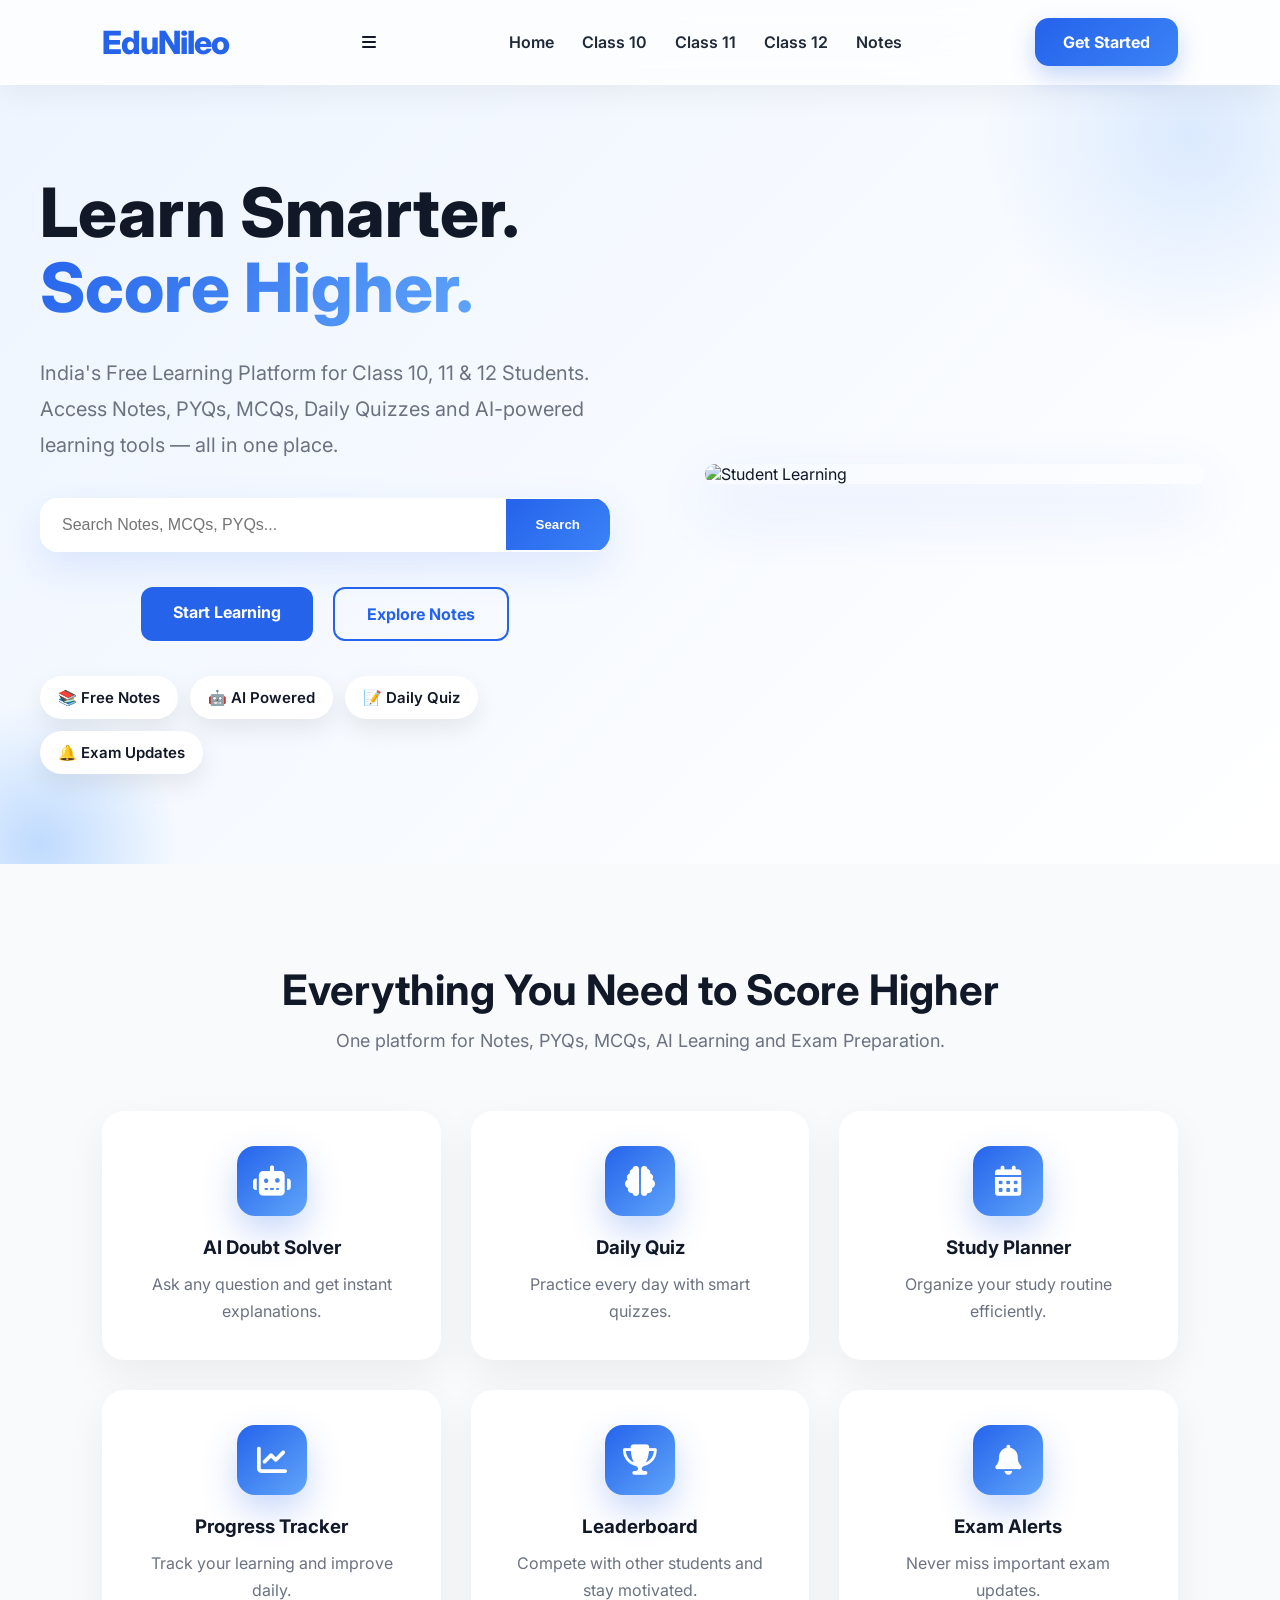
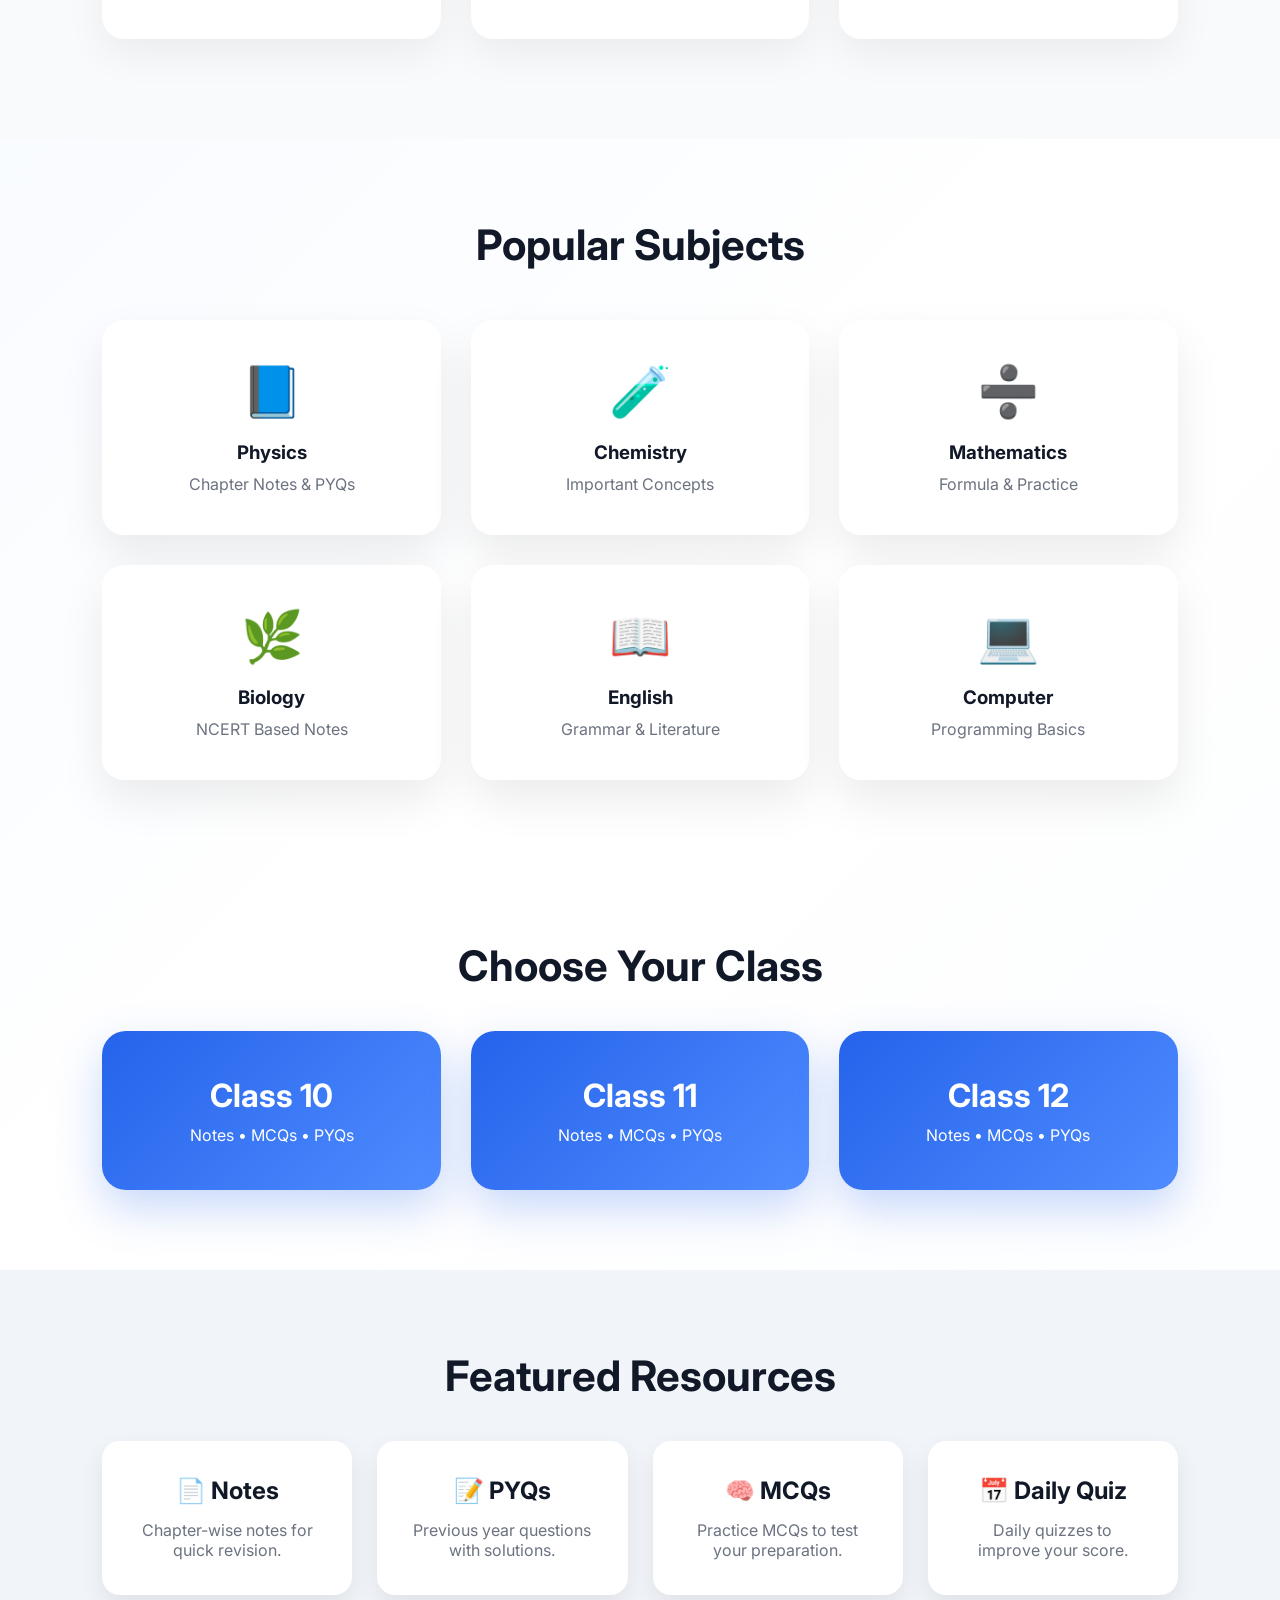
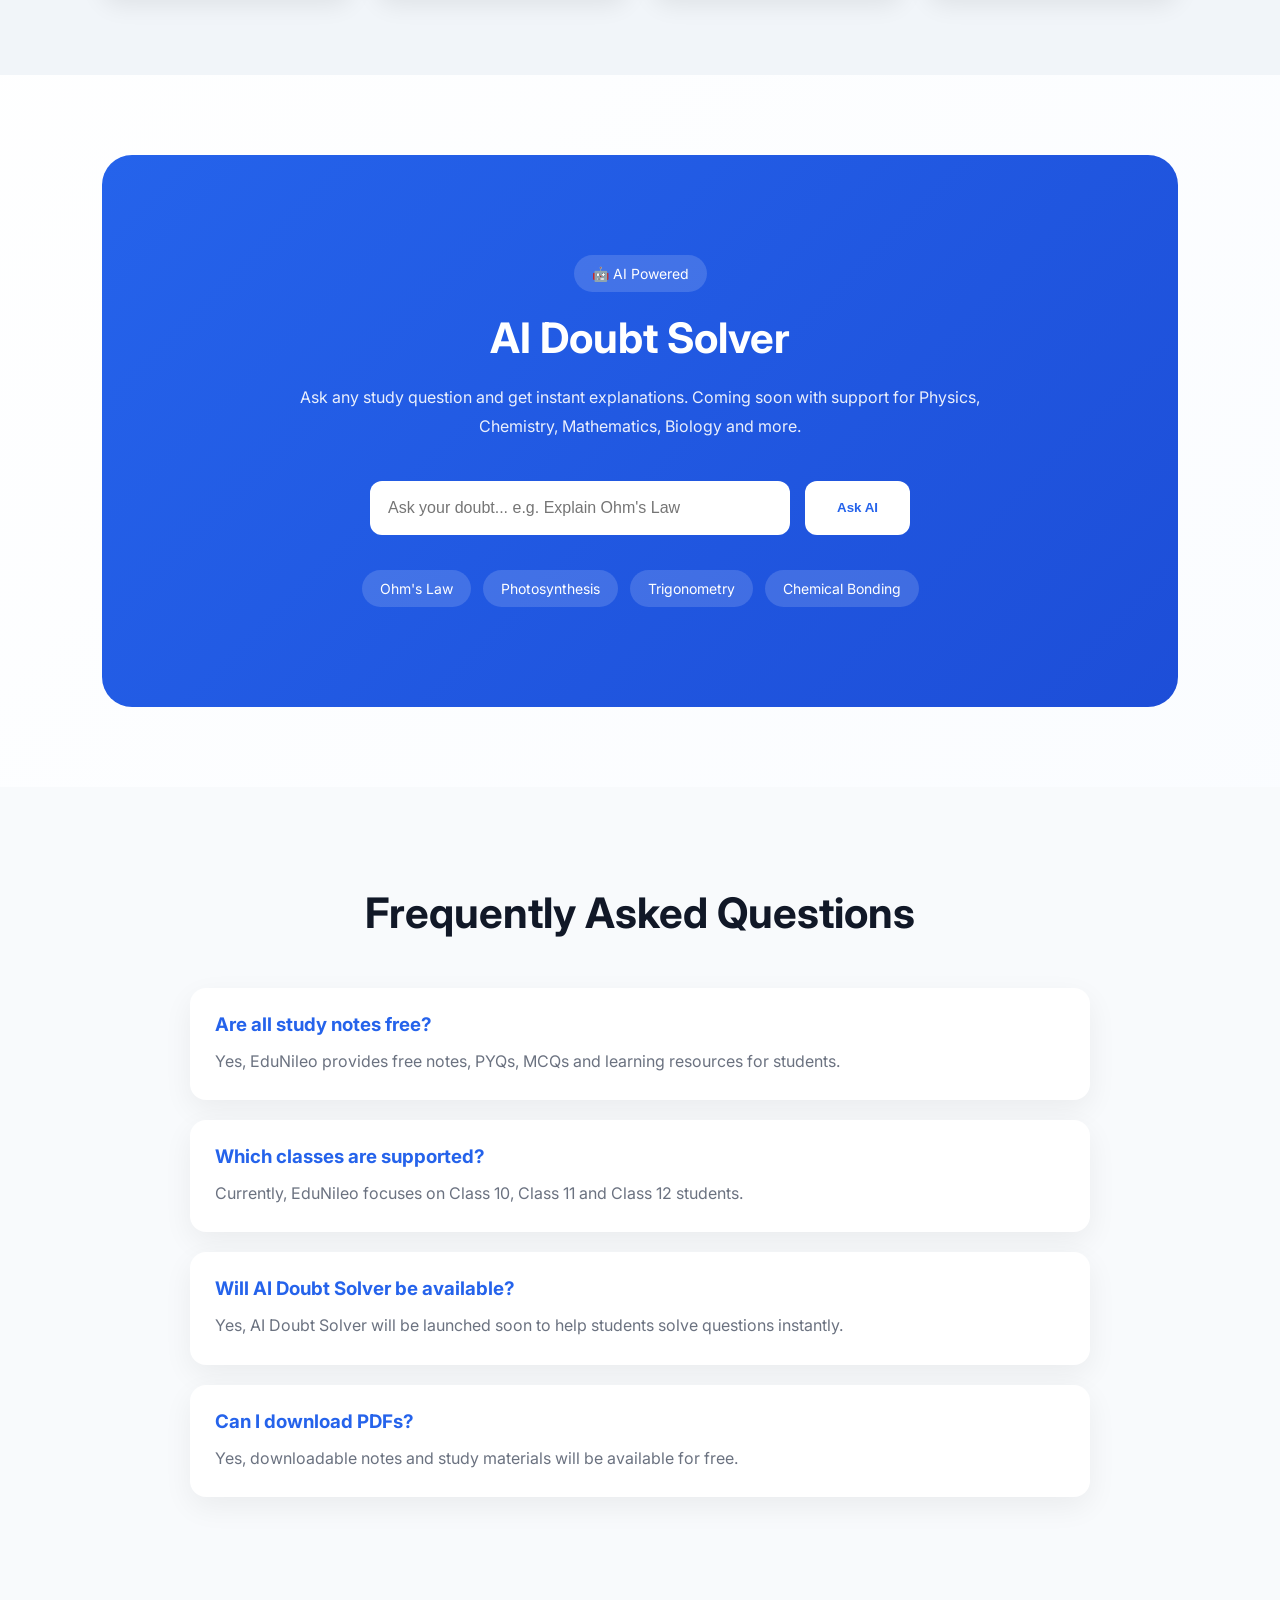
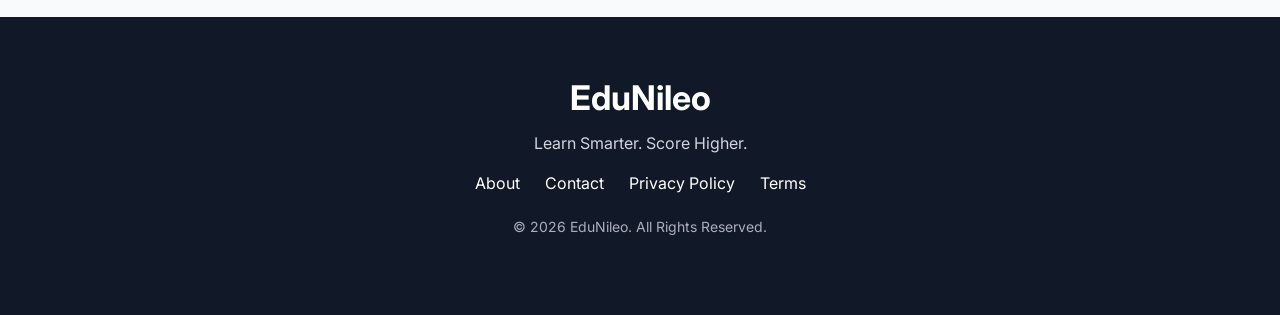
==== index.html @ b63e08c5 "Update index.html" ====
<!DOCTYPE html>
<html lang="en">
<head>
    <meta charset="UTF-8">
    <meta name="viewport" content="width=device-width, initial-scale=1.0">
    <title>EduNileo - Learn Smart. Score Higher.</title>
<link rel="stylesheet" href="css/style.css">
    <link rel="stylesheet" href="https://cdnjs.cloudflare.com/ajax/libs/font-awesome/6.7.2/css/all.min.css">
</head>

<body>
<header class="navbar">
    <div class="logo">
        <h2>EduNileo</h2>
    </div>
<div class="menu-toggle" id="menu-toggle">
    <i class="fa-solid fa-bars"></i>
</div>
    <nav>
        <ul>
            <li><a href="#">Home</a></li>
            <li><a href="#">Class 10</a></li>
            <li><a href="#">Class 11</a></li>
            <li><a href="#">Class 12</a></li>
            <li><a href="#">Notes</a></li>
        </ul>
    </nav>

    <a href="#" class="btn">Get Started</a>
</header>

<section class="hero">
    <div class="hero-container">
    <div class="hero-content">
        <h1>
Learn Smarter.<br>
<span>Score Higher.</span>
        </h1>
        <p>
India's Free Learning Platform for Class 10, 11 & 12 Students.
Access Notes, PYQs, MCQs, Daily Quizzes and AI-powered learning tools — all in one place.
        </p>

        <div class="search-box">
            <input type="text" placeholder="Search Notes, MCQs, PYQs...">
            <button>Search</button>
        </div>
        <div class="hero-buttons">

<a href="#" class="primary-btn">
Start Learning
</a>

<a href="#" class="secondary-btn">
Explore Notes
</a>

        </div>
        <div class="trust-badges">

    <div class="badge">
        📚 Free Notes
    </div>

    <div class="badge">
        🤖 AI Powered
    </div>

    <div class="badge">
        📝 Daily Quiz
    </div>

    <div class="badge">
        🔔 Exam Updates
    </div>

        </div>
    </div>
       <div class="hero-image">
    <img src="https://images.unsplash.com/photo-1523240795612-9a054b0db644?w=600" alt="Student Learning">
       </div>

    </div>
</section>
    <section class="features hidden">
    <h2>Everything You Need to Score Higher</h2>

    <p class="feature-subtitle">
        One platform for Notes, PYQs, MCQs, AI Learning and Exam Preparation.
    </p>

    <div class="feature-grid">

        <div class="feature-card">
            <div class="feature-icon">
    <i class="fa-solid fa-robot"></i>
            </div>
            <h3>AI Doubt Solver</h3>
            <p>Ask any question and get instant explanations.</p>
        </div>

        <div class="feature-card">
            <div class="feature-icon">
    <i class="fa-solid fa-brain"></i>
            </div>
            <h3>Daily Quiz</h3>
            <p>Practice every day with smart quizzes.</p>
        </div>

        <div class="feature-card">
            <div class="feature-icon">
    <i class="fa-solid fa-calendar-days"></i>
            </div>
            <h3>Study Planner</h3>
            <p>Organize your study routine efficiently.</p>
        </div>

        <div class="feature-card">
            <div class="feature-icon">
    <i class="fa-solid fa-chart-line"></i>
            </div>
            <h3>Progress Tracker</h3>
            <p>Track your learning and improve daily.</p>
        </div>

        <div class="feature-card">
            <div class="feature-icon">
    <i class="fa-solid fa-trophy"></i>
            </div>
            <h3>Leaderboard</h3>
            <p>Compete with other students and stay motivated.</p>
        </div>

        <div class="feature-card">
            <div class="feature-icon">
    <i class="fa-solid fa-bell"></i>
            </div>
            <h3>Exam Alerts</h3>
            <p>Never miss important exam updates.</p>
        </div>

    </div>

    </section>
    
    <section class="subjects hidden">

    <h2>Popular Subjects</h2>

    <div class="subject-grid">

        <div class="card">
            <span>📘</span>
            <h3>Physics</h3>
            <p>Chapter Notes & PYQs</p>
        </div>

        <div class="card">
            <span>🧪</span>
            <h3>Chemistry</h3>
            <p>Important Concepts</p>
        </div>

        <div class="card">
            <span>➗</span>
            <h3>Mathematics</h3>
            <p>Formula & Practice</p>
        </div>

        <div class="card">
            <span>🌿</span>
            <h3>Biology</h3>
            <p>NCERT Based Notes</p>
        </div>

        <div class="card">
            <span>📖</span>
            <h3>English</h3>
            <p>Grammar & Literature</p>
        </div>

        <div class="card">
            <span>💻</span>
            <h3>Computer</h3>
            <p>Programming Basics</p>
        </div>

    </div>

    </section>
    <section class="classes hidden">

<h2>Choose Your Class</h2>

<div class="class-grid">

<div class="class-card">
<h3>Class 10</h3>
<p>Notes • MCQs • PYQs</p>
</div>

<div class="class-card">
<h3>Class 11</h3>
<p>Notes • MCQs • PYQs</p>
</div>

<div class="class-card">
<h3>Class 12</h3>
<p>Notes • MCQs • PYQs</p>
</div>

</div>

    </section>
    <section class="resources hidden">

<h2>Featured Resources</h2>

<div class="resource-grid">

<div class="resource-card">
<h3>📄 Notes</h3>
<p>Chapter-wise notes for quick revision.</p>
</div>

<div class="resource-card">
<h3>📝 PYQs</h3>
<p>Previous year questions with solutions.</p>
</div>

<div class="resource-card">
<h3>🧠 MCQs</h3>
<p>Practice MCQs to test your preparation.</p>
</div>

<div class="resource-card">
<h3>📅 Daily Quiz</h3>
<p>Daily quizzes to improve your score.</p>
</div>

</div>

    </section>
  <section class="ai-section hidden">

    <div class="ai-content">

        <span class="ai-badge">🤖 AI Powered</span>

        <h2>AI Doubt Solver</h2>

        <p>
            Ask any study question and get instant explanations.
            Coming soon with support for Physics, Chemistry,
            Mathematics, Biology and more.
        </p>

        <div class="ai-search">

            <input
            type="text"
            placeholder="Ask your doubt... e.g. Explain Ohm's Law">

            <button>
                Ask AI
            </button>

        </div>

        <div class="example-tags">

            <span>Ohm's Law</span>

            <span>Photosynthesis</span>

            <span>Trigonometry</span>

            <span>Chemical Bonding</span>

        </div>

    </div>

    </section>
    <section class="faq hidden">

    <h2>Frequently Asked Questions</h2>

    <div class="faq-container">

        <div class="faq-item">
            <h3>Are all study notes free?</h3>
            <p>Yes, EduNileo provides free notes, PYQs, MCQs and learning resources for students.</p>
        </div>

        <div class="faq-item">
            <h3>Which classes are supported?</h3>
            <p>Currently, EduNileo focuses on Class 10, Class 11 and Class 12 students.</p>
        </div>

        <div class="faq-item">
            <h3>Will AI Doubt Solver be available?</h3>
            <p>Yes, AI Doubt Solver will be launched soon to help students solve questions instantly.</p>
        </div>

        <div class="faq-item">
            <h3>Can I download PDFs?</h3>
            <p>Yes, downloadable notes and study materials will be available for free.</p>
        </div>

    </div>

    </section>
    <footer class="hidden">

<div class="footer-content">

<h2>EduNileo</h2>

<p>Learn Smarter. Score Higher.</p>

<div class="footer-links">

<a href="#">About</a>
<a href="#">Contact</a>
<a href="#">Privacy Policy</a>
<a href="#">Terms</a>

</div>

<p class="copyright">
© 2026 EduNileo. All Rights Reserved.
</p>

</div>

    </footer>
    <script src="js/script.js"></script>

</body>
</html>
---- css/style.css ----
/* Google Font */
@import url('https://fonts.googleapis.com/css2?family=Inter:wght@400;500;600;700;800&display=swap');

*{
    margin:0;
    padding:0;
    box-sizing:border-box;
}

body{
    font-family:'Inter',sans-serif;
    background:linear-gradient(135deg,#eef5ff 0%,#ffffff 45%,#f8fbff 100%);
    color:#111827;
    overflow-x:hidden;
}

a{
    text-decoration:none;
    color:inherit;
}

ul{
    list-style:none;
}

.navbar{
    width:100%;
    display:flex;
    justify-content:space-between;
    align-items:center;
    padding:18px 8%;
    position:sticky;
    top:0;
    z-index:1000;

    background:rgba(255,255,255,.75);
    backdrop-filter:blur(14px);

    border-bottom:1px solid rgba(255,255,255,.3);

    box-shadow:0 10px 30px rgba(0,0,0,.05);
}

.logo h2{
    font-size:32px;
    font-weight:800;
    color:#2563eb;
    letter-spacing:-1px;
}

nav ul{
    display:flex;
    gap:28px;
}

nav a{
    position:relative;
    font-weight:600;
    color:#1f2937;
    text-decoration:none;
    transition:.3s;
}

nav a::after{
    content:"";
    position:absolute;
    left:0;
    bottom:-6px;
    width:0;
    height:3px;
    background:#2563eb;
    border-radius:10px;
    transition:.3s;
}

nav a:hover{
    color:#2563eb;
}

nav a:hover::after{
    width:100%;
}

.btn{
    background:linear-gradient(135deg,#2563eb,#3b82f6);
    color:white;
    padding:14px 28px;
    border-radius:14px;
    font-weight:700;
    transition:.35s;
    box-shadow:0 10px 25px rgba(37,99,235,.25);
}

.btn:hover{
    transform:translateY(-3px);
    box-shadow:0 18px 35px rgba(37,99,235,.35);
}

.hero{
    padding:90px 20px;
    background:linear-gradient(135deg,#eef5ff 0%,#ffffff 100%);
    position:relative;
    overflow:hidden;
}

.hero h1{
    font-size:64px;
    line-height:1.1;
    max-width:900px;
    margin:auto;
    font-weight:800;
}

.hero p{
    font-size:21px;
    max-width:760px;
    margin:30px auto;
    color:#6b7280;
    line-height:1.8;
}

.search-box{
    display:flex;
    align-items:center;
    background:#fff;
    border-radius:18px;
    overflow:hidden;
    box-shadow:0 15px 40px rgba(37,99,235,.12);
    max-width:650px;
    margin-top:35px;
}

.search-box input{
    flex:1;
    border:none;
    outline:none;
    padding:18px 22px;
    font-size:16px;
}

.search-box button{
    background:linear-gradient(135deg,#2563eb,#3b82f6);
    color:white;
    border:none;
    padding:18px 30px;
    font-weight:700;
    cursor:pointer;
    transition:.3s;
}

.search-box button:hover{
    transform:scale(1.05);
}
.subjects{
    padding:80px 8%;
    text-align:center;
}

.subjects h2{
    font-size:42px;
    margin-bottom:50px;
}

.subject-grid{
    display:grid;
    grid-template-columns:repeat(auto-fit,minmax(250px,1fr));
    gap:30px;
}

.card{
    background:rgba(255,255,255,.95);
    backdrop-filter:blur(10px);

    padding:40px 30px;

    border-radius:22px;

    border:1px solid rgba(255,255,255,.5);

    box-shadow:0 20px 45px rgba(0,0,0,.08);

    transition:.35s;

    cursor:pointer;
}

.card:hover{
    transform:translateY(-12px) scale(1.02);
    box-shadow:0 30px 60px rgba(37,99,235,.18);
}

.card span{
    font-size:50px;
}

.card h3{
    margin:20px 0 10px;
}

.card p{
    color:#6b7280;
}
.classes{
padding:80px 8%;
text-align:center;
}

.classes h2{
font-size:42px;
margin-bottom:40px;
}

.class-grid{
display:grid;
grid-template-columns:repeat(auto-fit,minmax(250px,1fr));
gap:30px;
}

.class-card{
background:linear-gradient(135deg,#2563eb,#4f8cff);
    color:white;

    padding:45px;

    border-radius:24px;

    transition:.35s;

    cursor:pointer;

    box-shadow:0 18px 45px rgba(37,99,235,.25);
}

.class-card:hover{
transform:translateY(-10px);
    box-shadow:0 28px 60px rgba(37,99,235,.35);
}

.class-card h3{
font-size:32px;
margin-bottom:10px;
}
.hero-buttons{
margin-top:35px;
display:flex;
justify-content:center;
gap:20px;
flex-wrap:wrap;
}

.primary-btn{
background:#2563eb;
color:#fff;
padding:15px 32px;
border-radius:12px;
font-weight:700;
}

.secondary-btn{
border:2px solid #2563eb;
color:#2563eb;
padding:15px 32px;
border-radius:12px;
font-weight:700;
}

.primary-btn:hover{
background:#1d4ed8;
}

.secondary-btn:hover{
background:#2563eb;
color:white;
}
.resources{
padding:80px 8%;
background:#f1f5f9;
text-align:center;
}

.resources h2{
font-size:42px;
margin-bottom:40px;
}

.resource-grid{
display:grid;
grid-template-columns:repeat(auto-fit,minmax(250px,1fr));
gap:25px;
}

.resource-card{
background:white;
padding:35px;
border-radius:18px;
box-shadow:0 10px 25px rgba(0,0,0,.08);
transition:.3s;
}

.resource-card:hover{
transform:translateY(-10px);
}

.resource-card h3{
margin-bottom:15px;
font-size:24px;
}

.resource-card p{
color:#6b7280;
}
footer{
background:#111827;
color:white;
padding:60px 8%;
text-align:center;
}

.footer-content h2{
font-size:34px;
margin-bottom:15px;
}

.footer-content p{
color:#d1d5db;
margin-bottom:20px;
}

.footer-links{
display:flex;
justify-content:center;
gap:25px;
flex-wrap:wrap;
margin-bottom:25px;
}

.footer-links a{
color:white;
transition:.3s;
}

.footer-links a:hover{
color:#60a5fa;
}

.copyright{
font-size:14px;
opacity:.8;
}

/* ===== HERO V2 ===== */

.hero-container{
    max-width:1200px;
    margin:auto;
    display:flex;
    align-items:center;
    justify-content:space-between;
    gap:60px;
}

.hero-content{
    flex:1;
    text-align:left;
}

.hero-image{
    flex:1;
    display:flex;
    justify-content:center;
}

.hero-image img{
    width:100%;
    max-width:500px;
    border-radius:25px;
    box-shadow:0 25px 60px rgba(37,99,235,.15);
    animation:float 4s ease-in-out infinite;
}

@keyframes float{

0%{
transform:translateY(0px);
}

50%{
transform:translateY(-15px);
}

100%{
transform:translateY(0px);
}

}

@media(max-width:900px){

.hero-container{
flex-direction:column;
text-align:center;
}

.hero-content{
text-align:center;
}

.hero-image img{
max-width:340px;
margin-top:30px;
}

}
.hero::before{
    content:"";
    position:absolute;
    width:350px;
    height:350px;
    background:rgba(37,99,235,.08);
    border-radius:50%;
    top:-120px;
    right:-120px;
}

.hero::after{
    content:"";
    position:absolute;
    width:220px;
    height:220px;
    background:rgba(59,130,246,.08);
    border-radius:50%;
    bottom:-80px;
    left:-80px;
}
/* ===== TRUST BADGES ===== */

.trust-badges{
display:flex;
flex-wrap:wrap;
gap:12px;
margin-top:35px;
}

.badge{
background:#fff;
padding:12px 18px;
border-radius:50px;
font-size:15px;
font-weight:600;
box-shadow:0 10px 25px rgba(0,0,0,.08);
transition:.3s;
}

.badge:hover{
transform:translateY(-4px);
box-shadow:0 15px 30px rgba(37,99,235,.18);
}

@media(max-width:900px){

.trust-badges{
justify-content:center;
}

}
.hero h1{
    font-size:68px;
    line-height:1.1;
    font-weight:800;
}

.hero h1 span{
    background:linear-gradient(135deg,#2563eb,#60a5fa);
    -webkit-background-clip:text;
    -webkit-text-fill-color:transparent;
}

.hero p{
    font-size:20px;
    line-height:1.8;
    max-width:620px;
    color:#6b7280;
}
/* ===== HERO BACKGROUND V2 ===== */

.hero{
    position:relative;
    overflow:hidden;
}

.hero::before{
    content:"";
    position:absolute;
    width:420px;
    height:420px;
    background:radial-gradient(circle,#dbeafe 0%,transparent 70%);
    top:-160px;
    right:-120px;
    z-index:0;
}

.hero::after{
    content:"";
    position:absolute;
    width:280px;
    height:280px;
    background:radial-gradient(circle,#bfdbfe 0%,transparent 70%);
    bottom:-120px;
    left:-100px;
    z-index:0;
}

.hero-container{
    position:relative;
    z-index:2;
}
.features{
    padding:100px 8%;
    background:#f8fafc;
    text-align:center;
}

.features h2{
    font-size:42px;
    color:#111827;
    margin-bottom:15px;
}

.feature-subtitle{
    font-size:18px;
    color:#6b7280;
    max-width:700px;
    margin:auto;
    margin-bottom:60px;
}

.feature-grid{
    display:grid;
    grid-template-columns:repeat(auto-fit,minmax(260px,1fr));
    gap:30px;
}

.feature-card{
    background:#fff;
    padding:35px;
    border-radius:22px;
    box-shadow:0 15px 40px rgba(0,0,0,.06);
    transition:.35s;
}

.feature-card:hover{
    transform:translateY(-10px);
    box-shadow:0 25px 50px rgba(37,99,235,.15);
}

.feature-icon{
    width:70px;
    height:70px;
    margin:0 auto 20px;
    display:flex;
    align-items:center;
    justify-content:center;
    border-radius:18px;
    background:linear-gradient(135deg,#2563eb,#60a5fa);
    color:#fff;
    font-size:30px;
    box-shadow:0 15px 35px rgba(37,99,235,.25);
}

.feature-card h3{
    margin-bottom:12px;
    color:#111827;
}

.feature-card p{
    color:#6b7280;
    line-height:1.7;
}
.stats{
    padding:80px 8%;
    display:grid;
    grid-template-columns:repeat(auto-fit,minmax(220px,1fr));
    gap:25px;
    background:white;
}

.stat-card{
    background:#2563eb;
    color:white;
    text-align:center;
    padding:35px;
    border-radius:20px;
    transition:.3s;
}

.stat-card:hover{
    transform:translateY(-8px);
    box-shadow:0 20px 40px rgba(37,99,235,.25);
}

.stat-card h2{
    font-size:42px;
    margin-bottom:10px;
}

.stat-card p{
    font-size:18px;
}
.faq{
    padding:100px 8%;
    background:#f8fafc;
}

.faq h2{
    text-align:center;
    font-size:42px;
    margin-bottom:50px;
    color:#111827;
}

.faq-container{
    max-width:900px;
    margin:auto;
}

.faq-item{
    background:#fff;
    padding:25px;
    margin-bottom:20px;
    border-radius:16px;
    box-shadow:0 10px 30px rgba(0,0,0,.06);
}

.faq-item h3{
    color:#2563eb;
    margin-bottom:12px;
}

.faq-item p{
    color:#6b7280;
    line-height:1.7;
}
.ai-section{
    padding:100px 8%;
    background:linear-gradient(135deg,#2563eb,#1d4ed8);
    color:white;
    border-radius:30px;
    margin:80px 8%;
    text-align:center;
}

.ai-badge{
    display:inline-block;
    padding:10px 18px;
    background:rgba(255,255,255,.15);
    border-radius:30px;
    font-size:14px;
    margin-bottom:20px;
}

.ai-section h2{
    font-size:42px;
    margin-bottom:20px;
}

.ai-section p{
    max-width:700px;
    margin:auto;
    opacity:.9;
    line-height:1.8;
}

.ai-search{
    margin-top:40px;
    display:flex;
    justify-content:center;
    gap:15px;
    flex-wrap:wrap;
}

.ai-search input{
    width:420px;
    max-width:100%;
    padding:18px;
    border:none;
    border-radius:12px;
    font-size:16px;
}

.ai-search button{
    background:white;
    color:#2563eb;
    border:none;
    padding:18px 32px;
    border-radius:12px;
    font-weight:700;
    cursor:pointer;
    transition:.3s;
}

.ai-search button:hover{
    transform:translateY(-3px);
}

.example-tags{
    margin-top:35px;
    display:flex;
    justify-content:center;
    flex-wrap:wrap;
    gap:12px;
}

.example-tags span{
    background:rgba(255,255,255,.15);
    padding:10px 18px;
    border-radius:30px;
    font-size:14px;
}
/* Scroll Animation */

.hidden{
    opacity:0;
    transform:translateY(60px);
    transition:all .8s ease;
}

.show{
    opacity:1;
    transform:translateY(0);
}
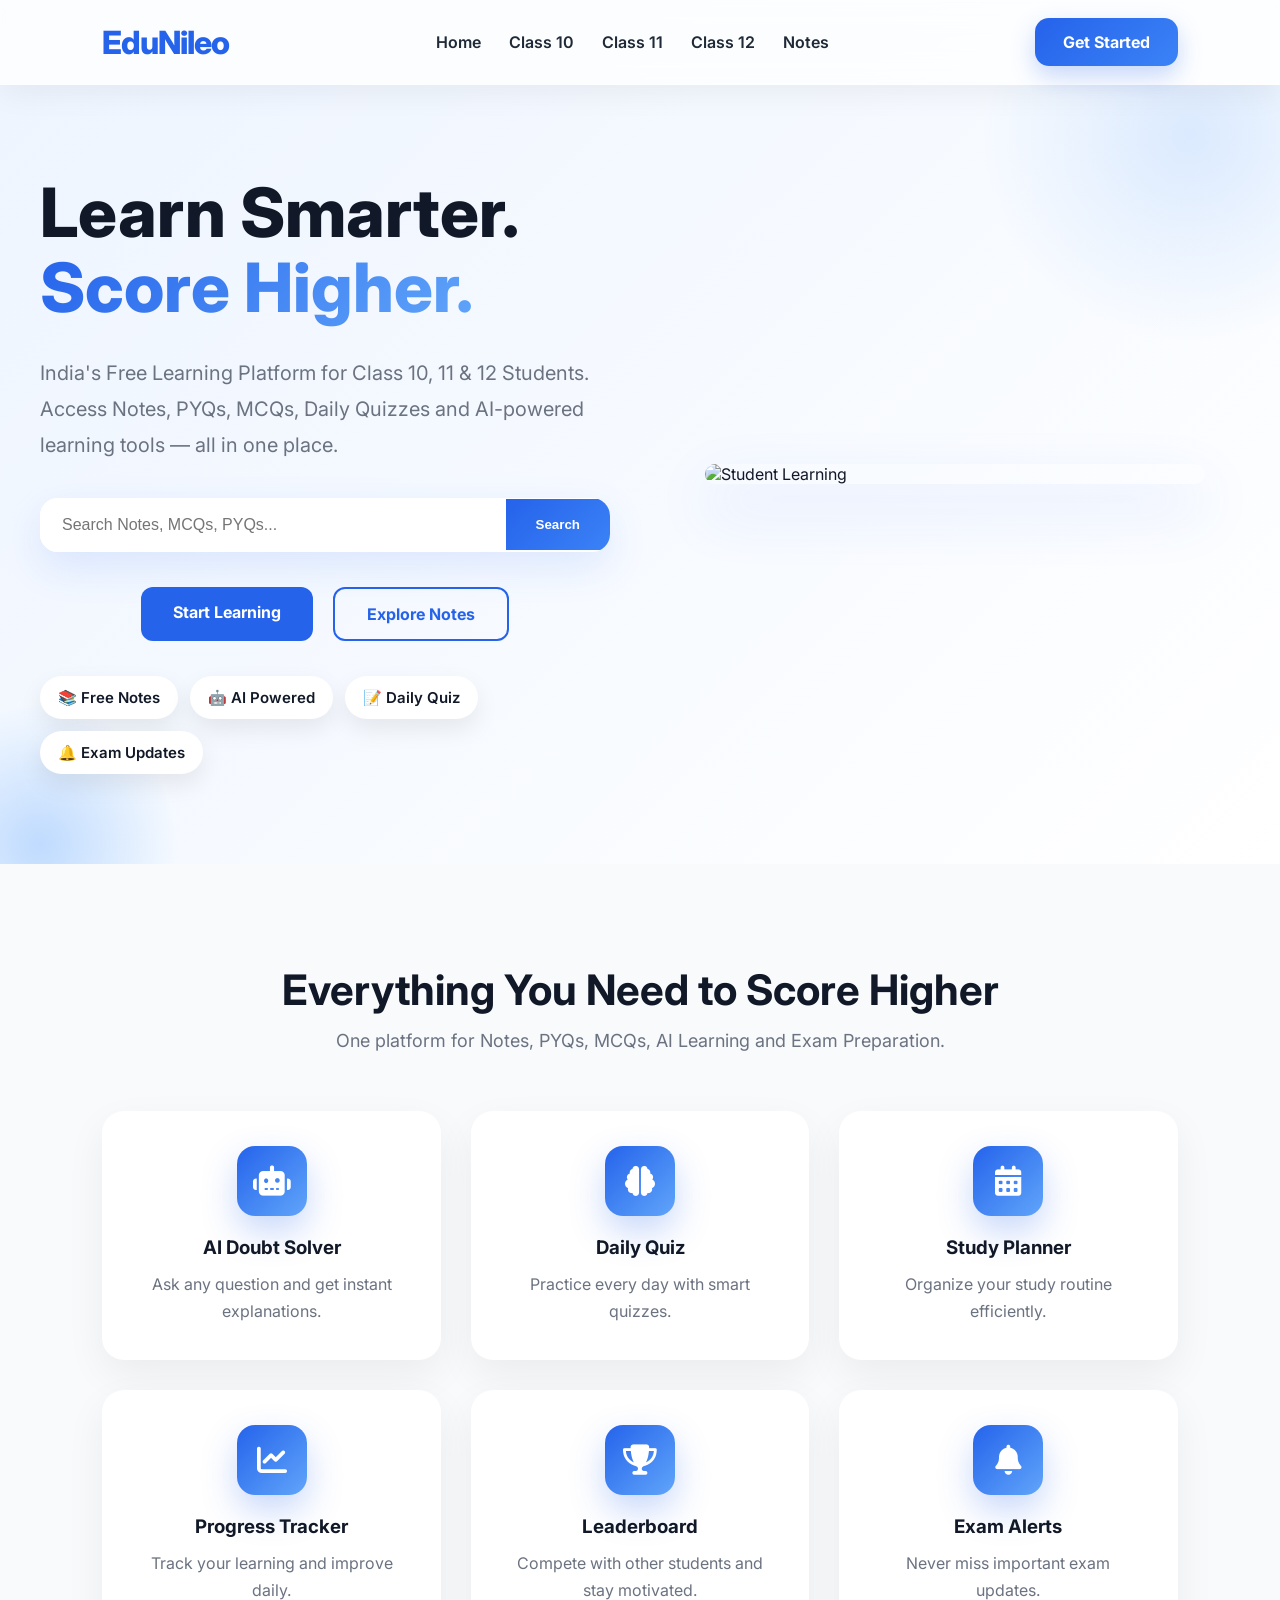
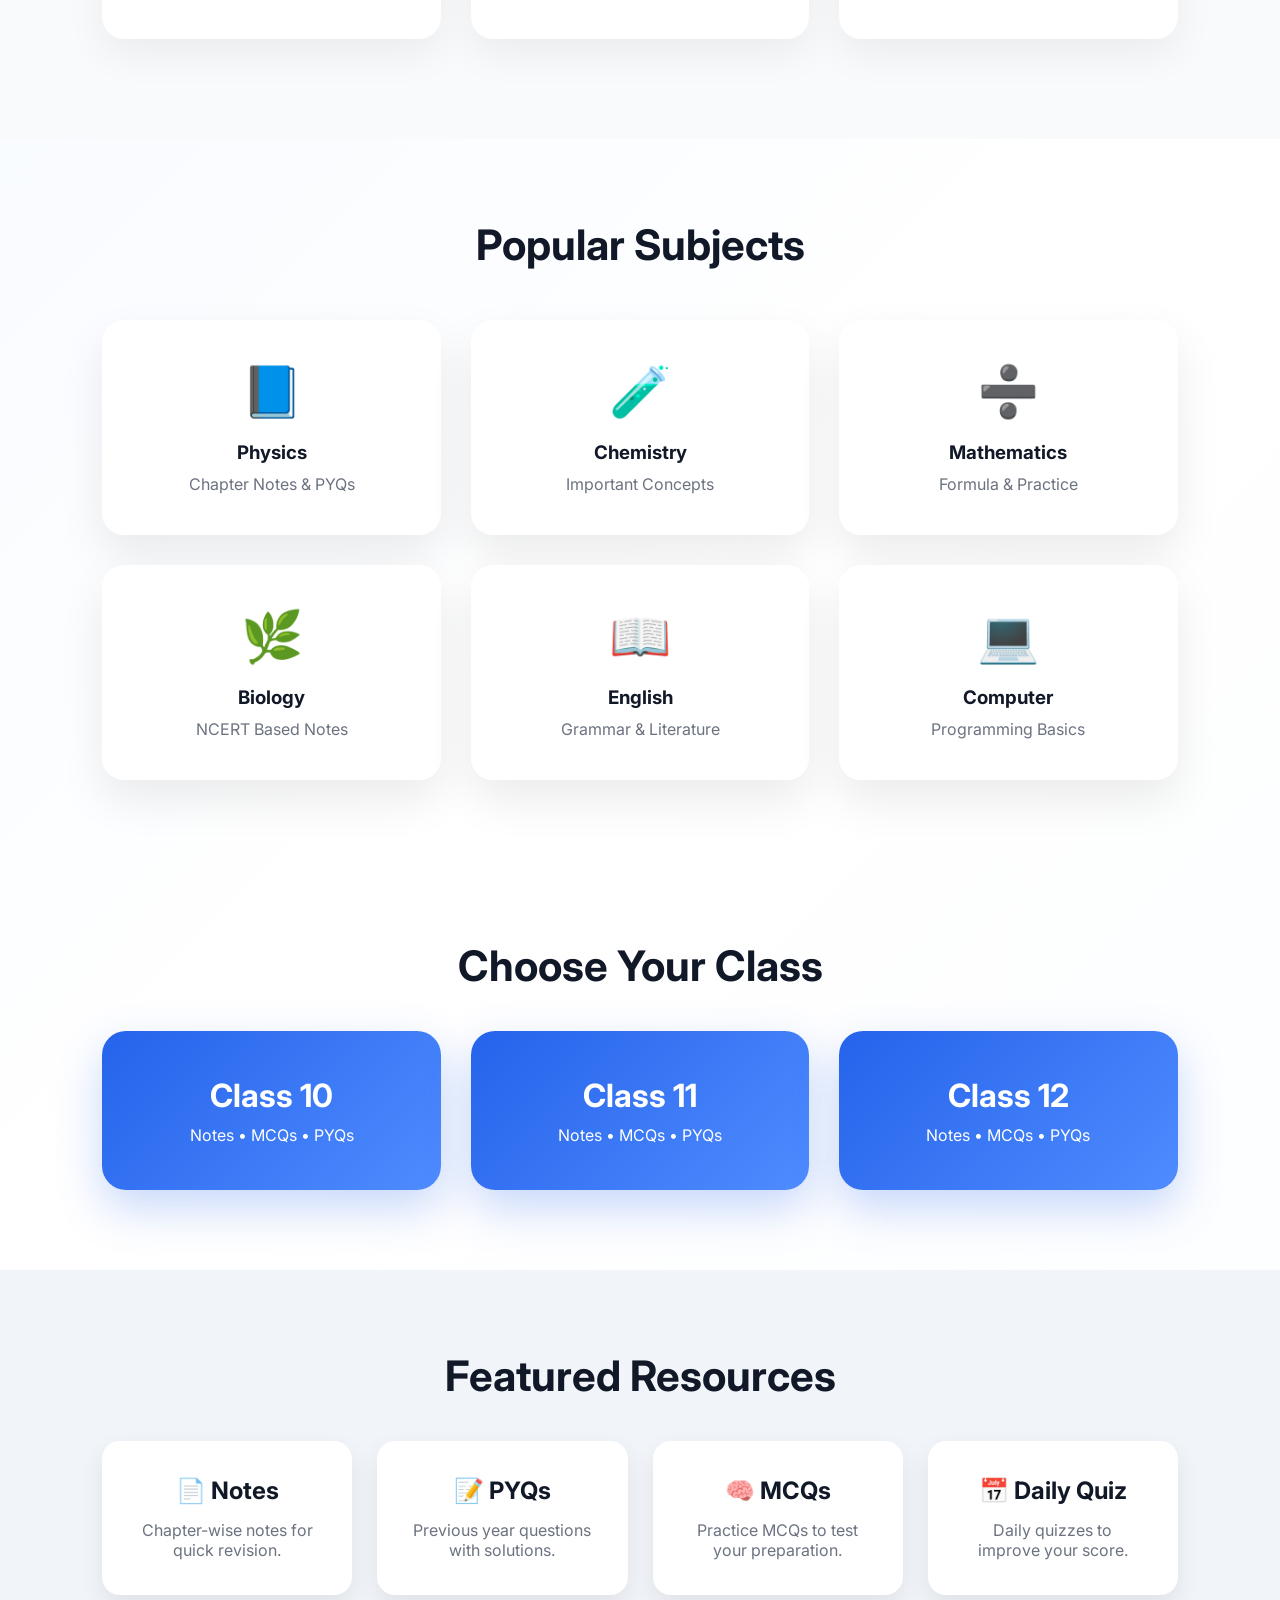
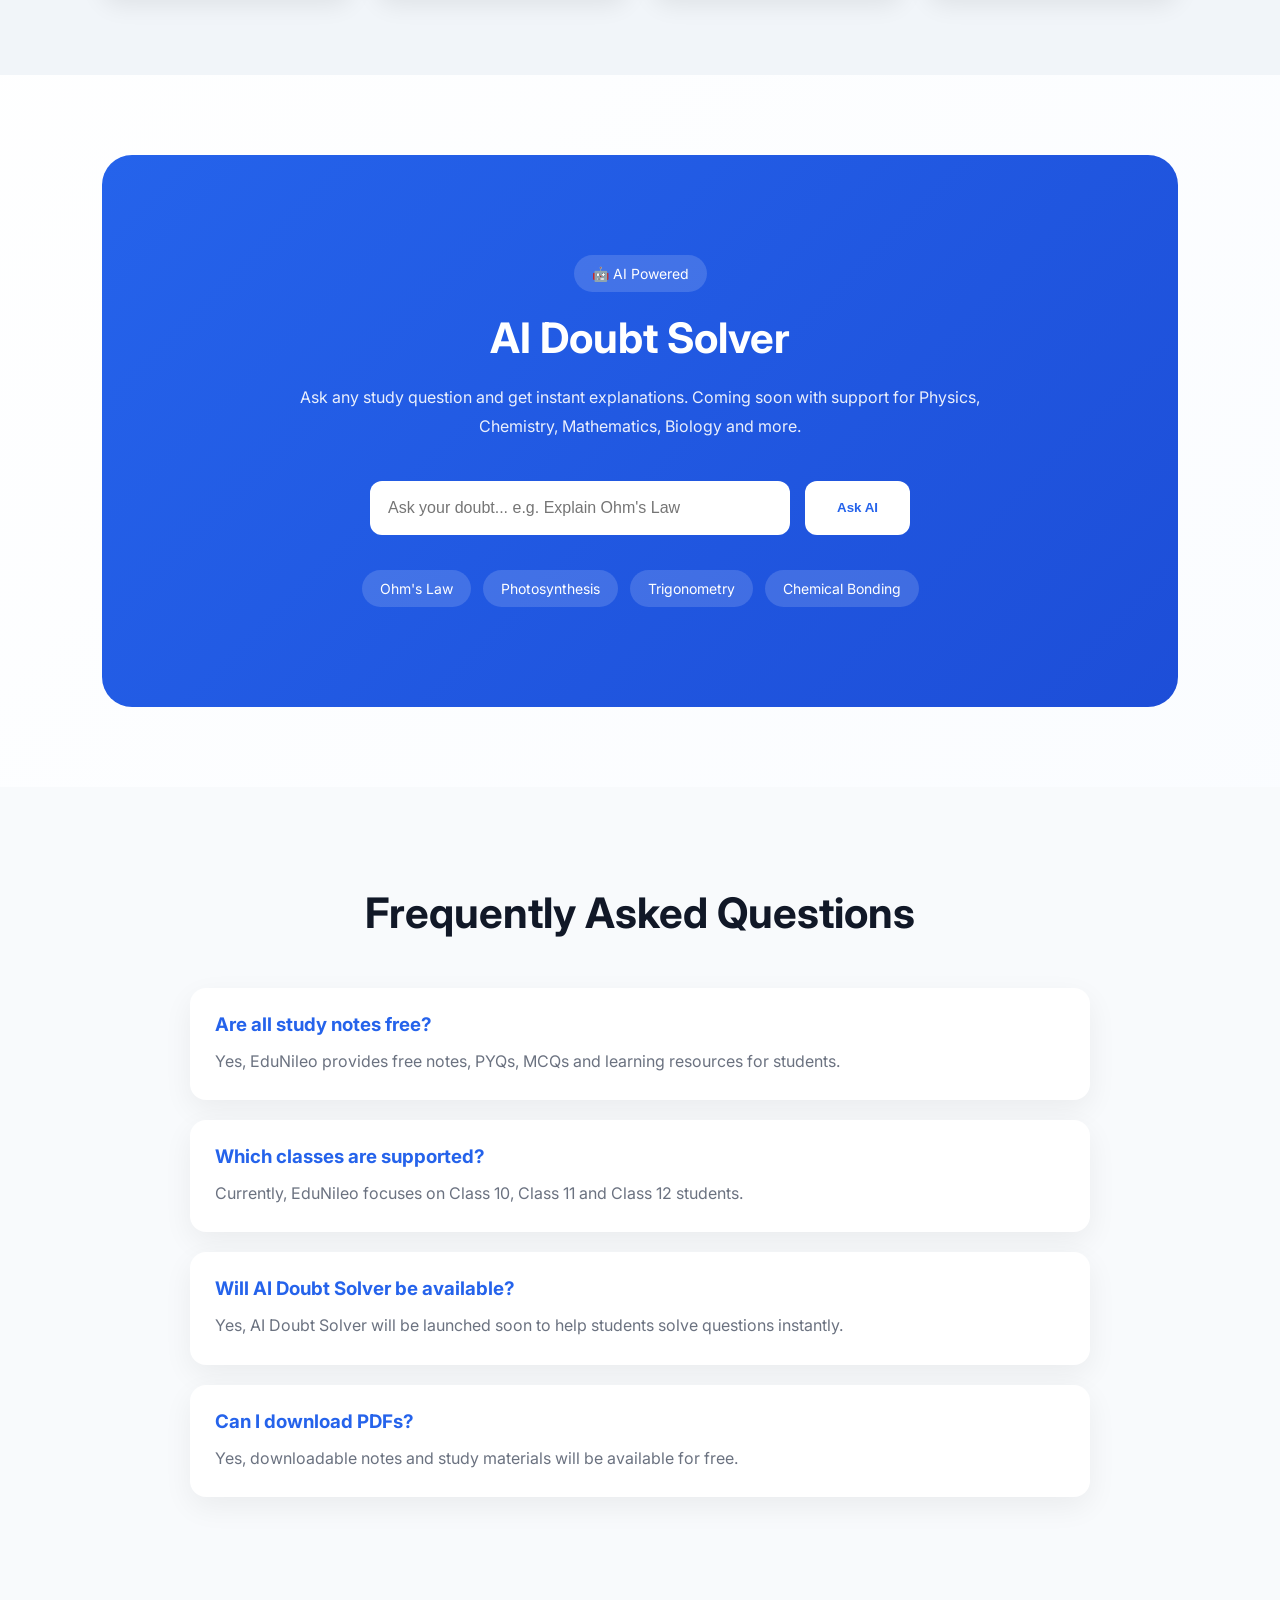
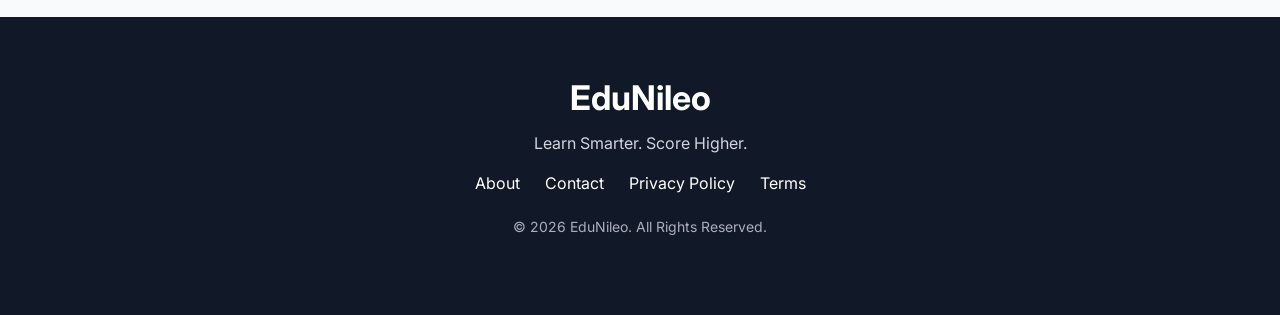
==== commit cac96a24: "Update index.html" ====
--- a/index.html
+++ b/index.html
@@ -16,7 +16,7 @@
 <div class="menu-toggle" id="menu-toggle">
     <i class="fa-solid fa-bars"></i>
 </div>
-    <nav>
+    <nav id="nav-menu">
         <ul>
             <li><a href="#">Home</a></li>
             <li><a href="#">Class 10</a></li>
--- a/css/style.css
+++ b/css/style.css
@@ -728,3 +728,44 @@
     opacity:1;
     transform:translateY(0);
 }
+/* Mobile Navbar */
+
+.menu-toggle{
+    display:none;
+    font-size:28px;
+    cursor:pointer;
+    color:#2563eb;
+}
+
+@media(max-width:768px){
+
+    .menu-toggle{
+        display:block;
+    }
+
+    nav{
+        position:absolute;
+        top:80px;
+        left:0;
+        width:100%;
+        background:white;
+        display:none;
+        padding:20px 0;
+        box-shadow:0 10px 30px rgba(0,0,0,.08);
+    }
+
+    nav.active{
+        display:block;
+    }
+
+    nav ul{
+        flex-direction:column;
+        align-items:center;
+        gap:20px;
+    }
+
+    .btn{
+        display:none;
+    }
+
+}
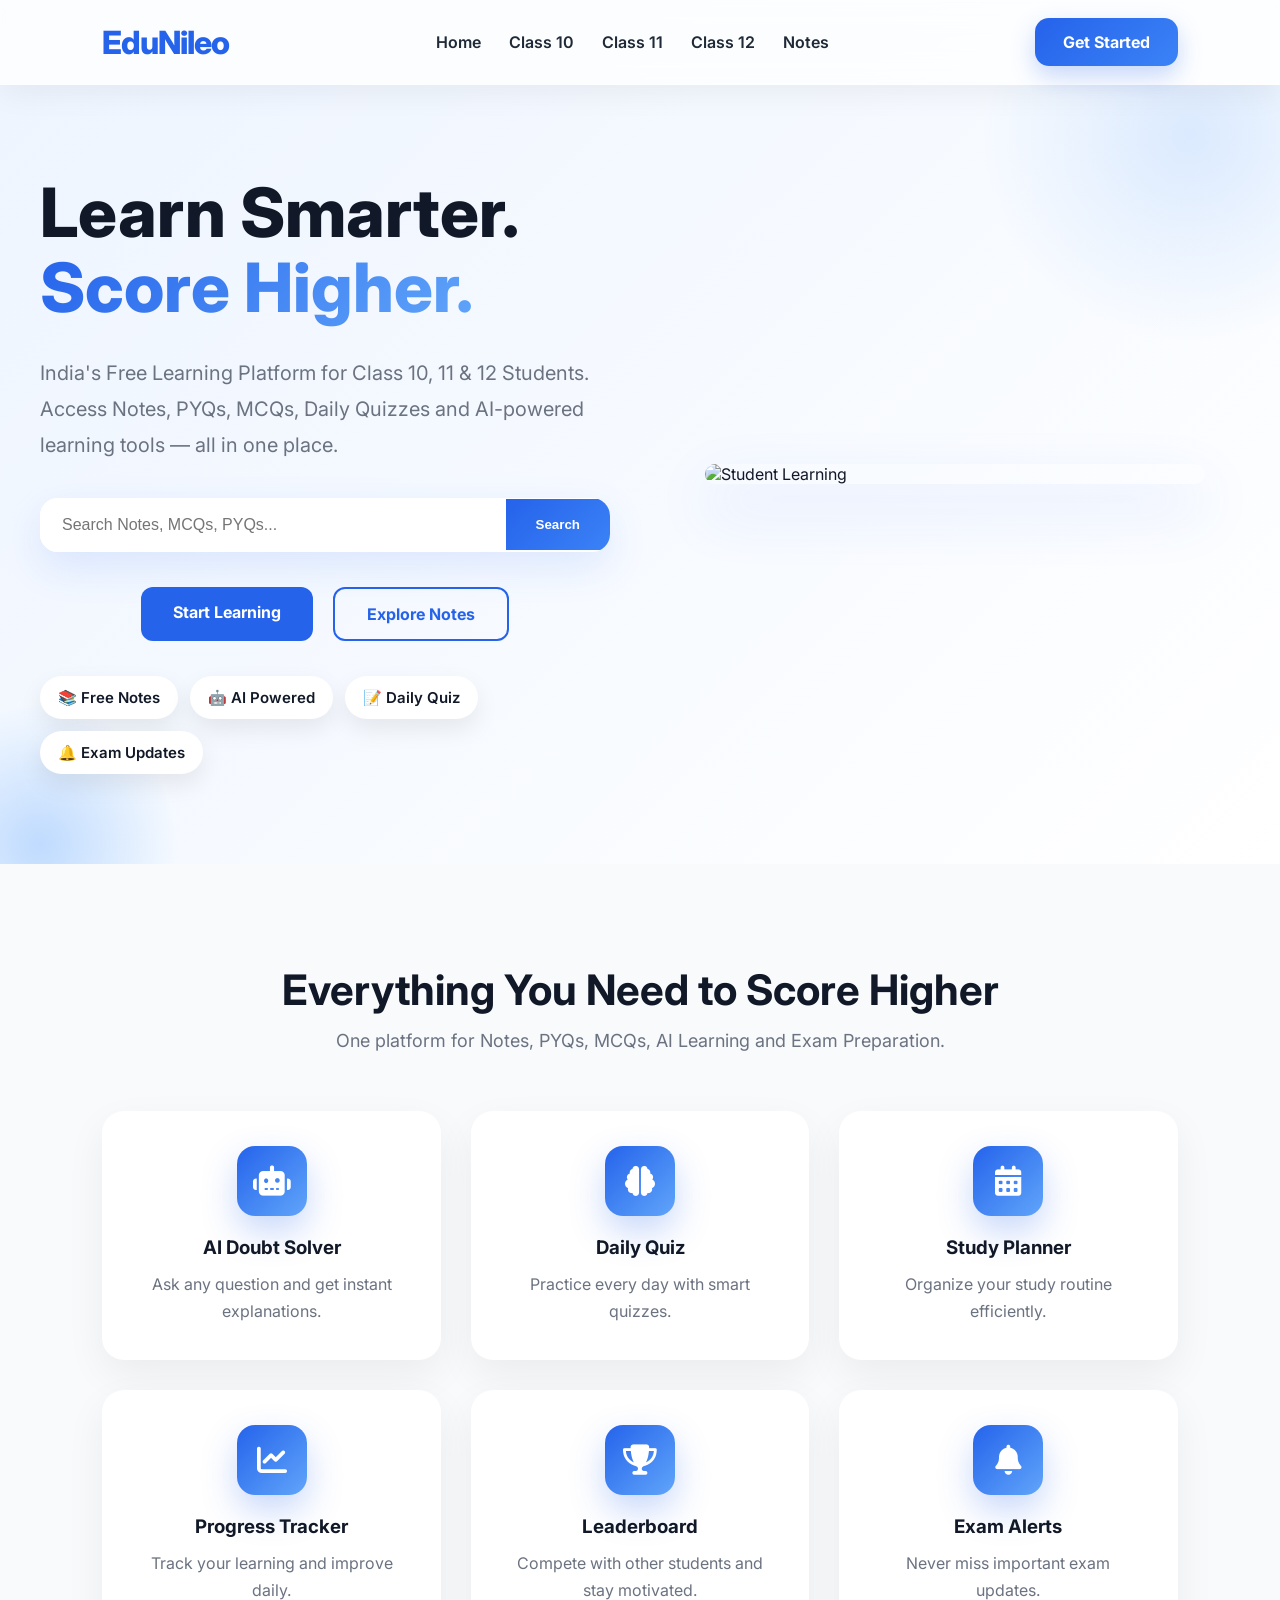
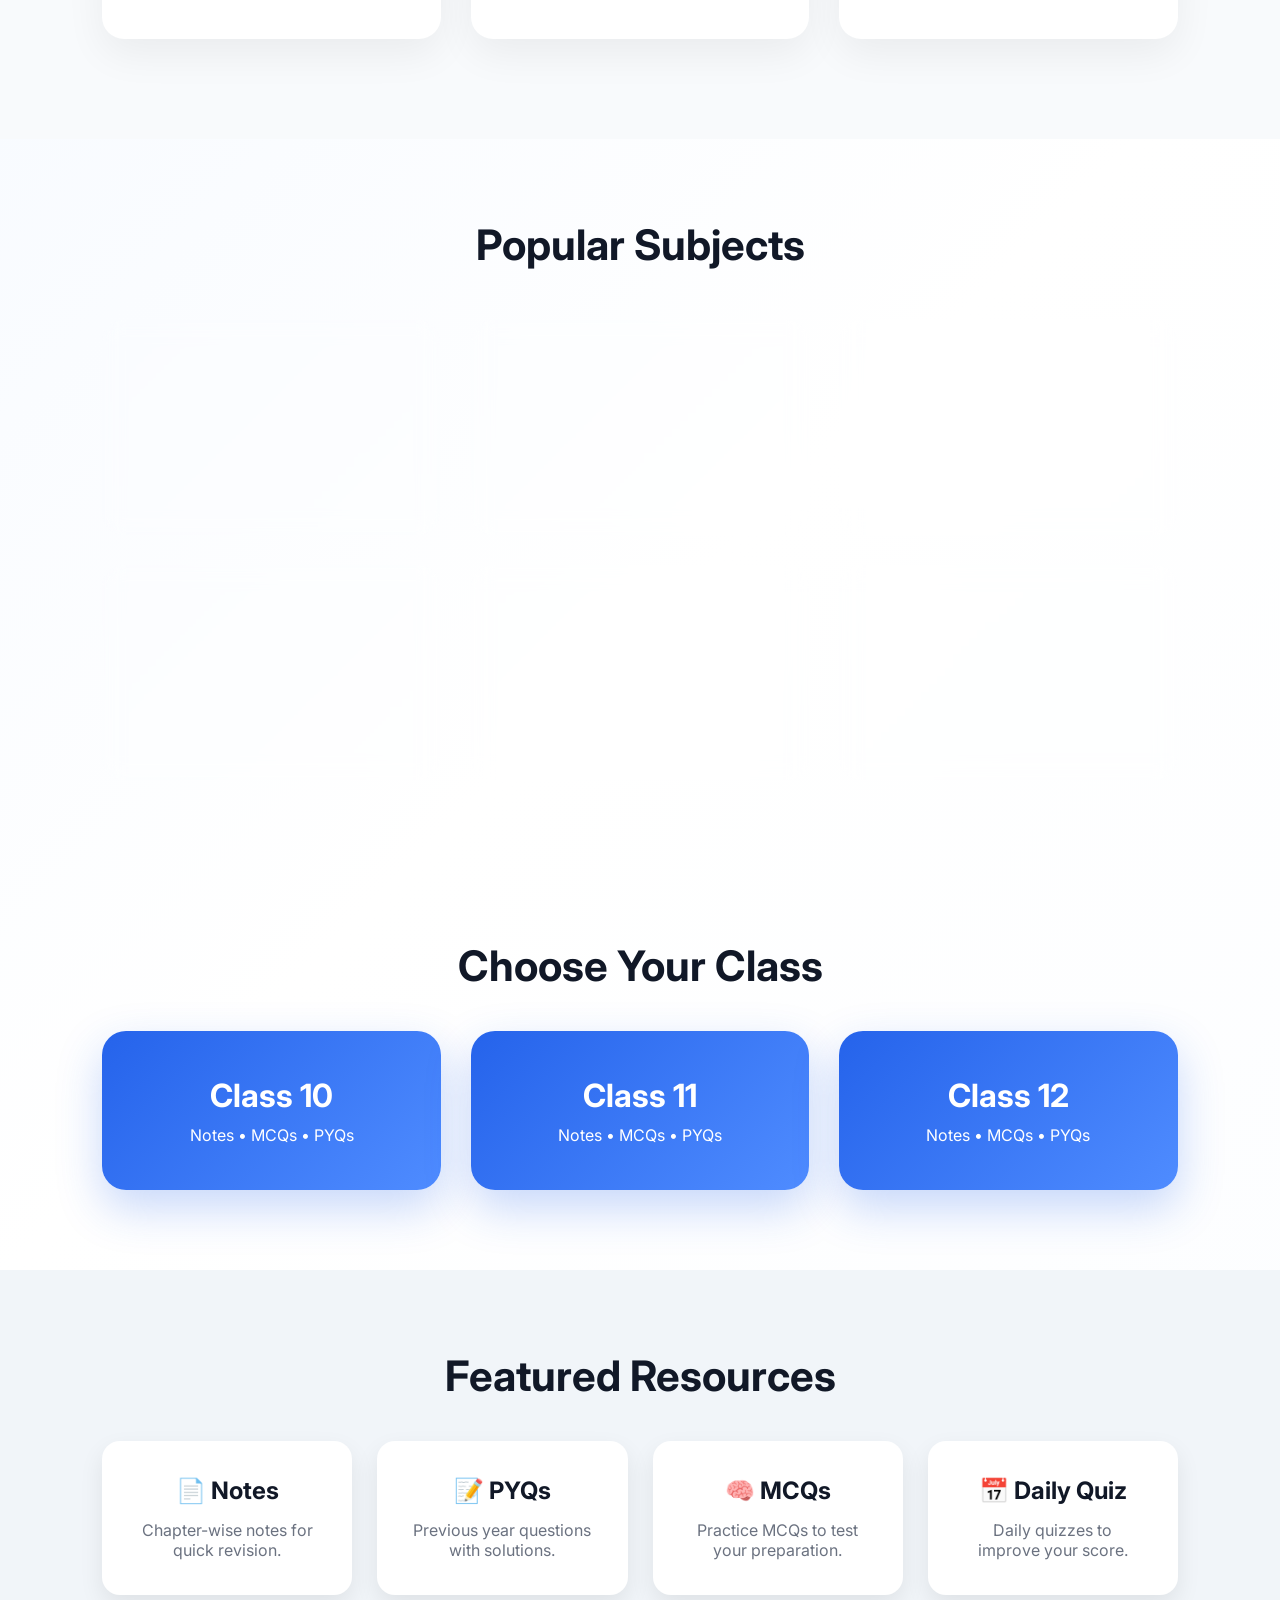
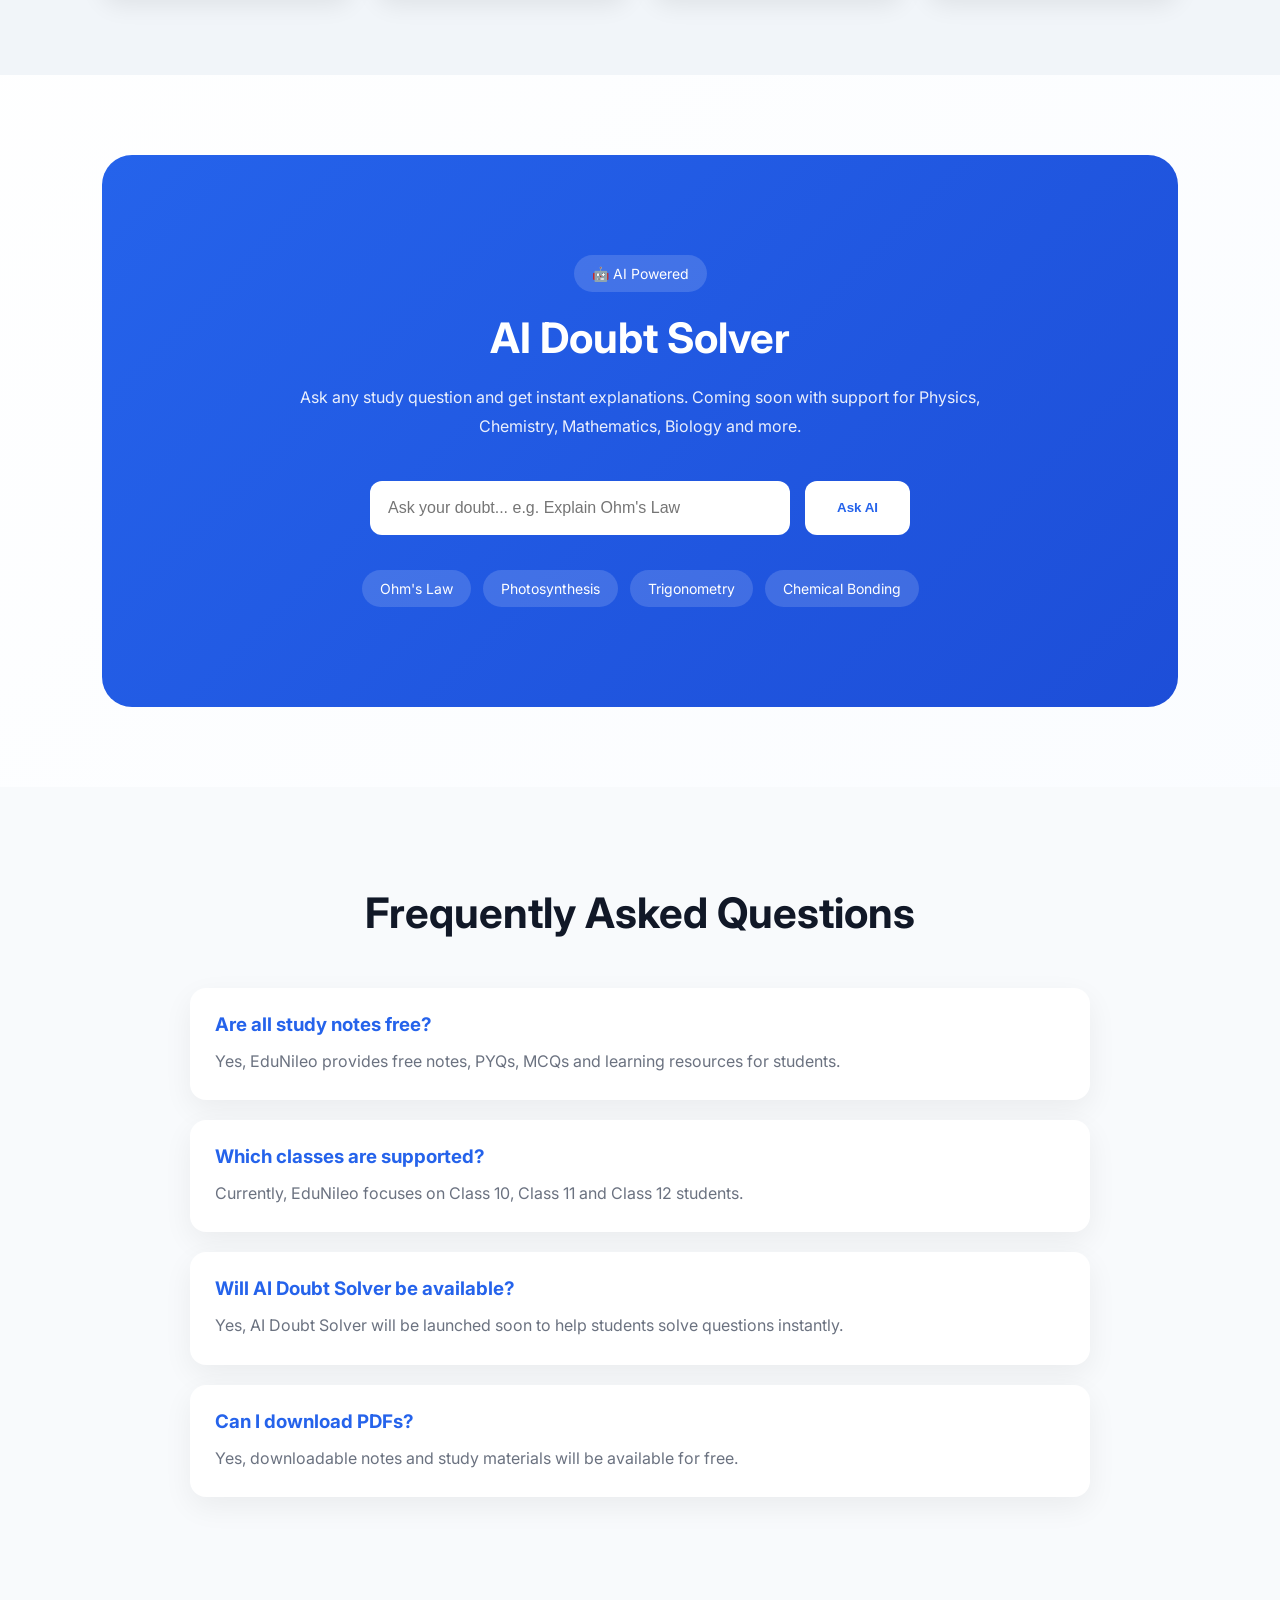
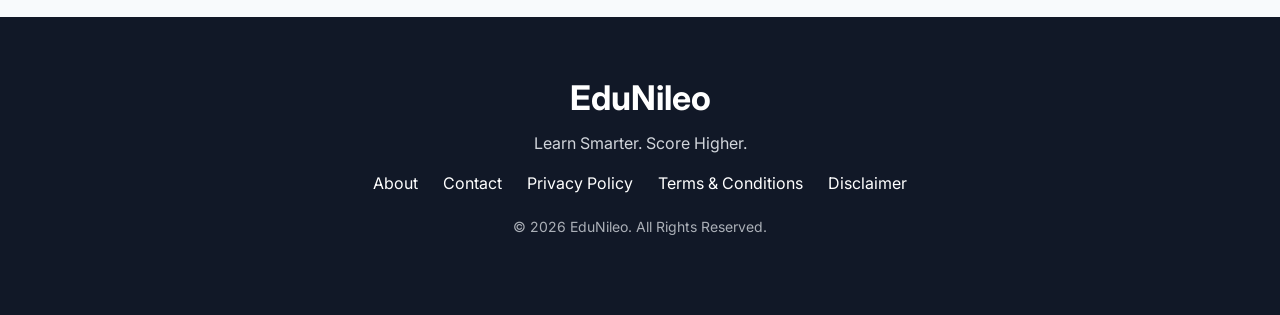
==== commit ce535d9f: "Update index.html" ====
--- a/index.html
+++ b/index.html
@@ -19,9 +19,9 @@
     <nav id="nav-menu">
         <ul>
             <li><a href="#">Home</a></li>
-            <li><a href="#">Class 10</a></li>
-            <li><a href="#">Class 11</a></li>
-            <li><a href="#">Class 12</a></li>
+            <li><a href="class10.html">Class 10</a></li>
+            <li><a href="class11.html">Class 11</a></li>
+            <li><a href="class12.html">Class 12</a></li>
             <li><a href="#">Notes</a></li>
         </ul>
     </nav>
@@ -321,10 +321,11 @@
 
 <div class="footer-links">
 
-<a href="#">About</a>
-<a href="#">Contact</a>
-<a href="#">Privacy Policy</a>
-<a href="#">Terms</a>
+<a href="about.html">About</a>
+<a href="contact.html">Contact</a>
+<a href="privacy.html">Privacy Policy</a>
+<a href="terms.html">Terms & Conditions</a>
+    <a href="disclaimer.html">Disclaimer</a>
 
 </div>
 
--- a/css/style.css
+++ b/css/style.css
@@ -769,3 +769,209 @@
     }
 
 }
+/* Class Search */
+
+.class-search{
+    margin-top:35px;
+    display:flex;
+    justify-content:center;
+    gap:12px;
+    flex-wrap:wrap;
+}
+
+.class-search input{
+    width:420px;
+    max-width:100%;
+    padding:16px;
+    border:1px solid #dbeafe;
+    border-radius:12px;
+    font-size:16px;
+    outline:none;
+}
+
+.class-search input:focus{
+    border-color:#2563eb;
+}
+
+.class-search button{
+    background:#2563eb;
+    color:#fff;
+    border:none;
+    padding:16px 28px;
+    border-radius:12px;
+    cursor:pointer;
+    font-weight:600;
+    transition:.3s;
+}
+
+.class-search button:hover{
+    background:#1d4ed8;
+}
+.chapter-list{
+    list-style:none;
+    padding:15px 0;
+    text-align:left;
+}
+
+.chapter-list li{
+    padding:8px 0;
+    color:#555;
+    border-bottom:1px solid #eee;
+}
+/* About Page */
+
+.about-section{
+    padding:100px 8%;
+}
+
+.about-container{
+    max-width:1100px;
+    margin:auto;
+    text-align:center;
+}
+
+.about-container h2{
+    font-size:42px;
+    margin-bottom:20px;
+    color:#111827;
+}
+
+.about-container p{
+    color:#6b7280;
+    line-height:1.8;
+    max-width:850px;
+    margin:0 auto 50px;
+}
+
+.about-grid{
+    display:grid;
+    grid-template-columns:repeat(auto-fit,minmax(250px,1fr));
+    gap:30px;
+}
+
+.about-card{
+    background:#fff;
+    padding:35px;
+    border-radius:18px;
+    box-shadow:0 12px 30px rgba(0,0,0,.08);
+    transition:.3s;
+}
+
+.about-card:hover{
+    transform:translateY(-8px);
+}
+
+.about-card i{
+    font-size:40px;
+    color:#2563eb;
+    margin-bottom:20px;
+}
+
+.why-us{
+    padding:100px 8%;
+    background:#f8fafc;
+    text-align:center;
+}
+
+.why-us h2{
+    font-size:40px;
+    margin-bottom:50px;
+}
+
+.why-grid{
+    display:grid;
+    grid-template-columns:repeat(auto-fit,minmax(220px,1fr));
+    gap:25px;
+}
+
+.why-box{
+    background:white;
+    padding:30px;
+    border-radius:16px;
+    box-shadow:0 10px 25px rgba(0,0,0,.06);
+    transition:.3s;
+}
+
+.why-box:hover{
+    transform:translateY(-6px);
+}
+
+.why-box h3{
+    margin:15px 0;
+    color:#2563eb;
+}
+
+.why-box p{
+    color:#6b7280;
+}
+/* Contact Page */
+
+.contact-section{
+    padding:100px 8%;
+}
+
+.contact-container{
+    max-width:1100px;
+    margin:auto;
+    display:grid;
+    grid-template-columns:1fr 1fr;
+    gap:50px;
+}
+
+.contact-info h2{
+    font-size:38px;
+    margin-bottom:20px;
+}
+
+.contact-info p{
+    color:#6b7280;
+    margin-bottom:15px;
+    line-height:1.8;
+}
+
+.contact-form input,
+.contact-form textarea{
+
+    width:100%;
+    padding:16px;
+    margin-bottom:20px;
+    border:1px solid #ddd;
+    border-radius:12px;
+    font-size:16px;
+
+}
+
+.contact-form textarea{
+
+    height:170px;
+    resize:none;
+
+}
+
+.contact-form button{
+
+    background:#2563eb;
+    color:white;
+    border:none;
+    padding:16px 30px;
+    border-radius:12px;
+    cursor:pointer;
+    font-size:16px;
+
+}
+
+.contact-form button:hover{
+
+    background:#1d4ed8;
+
+}
+
+@media(max-width:768px){
+
+.contact-container{
+
+grid-template-columns:1fr;
+
+}
+
+}
